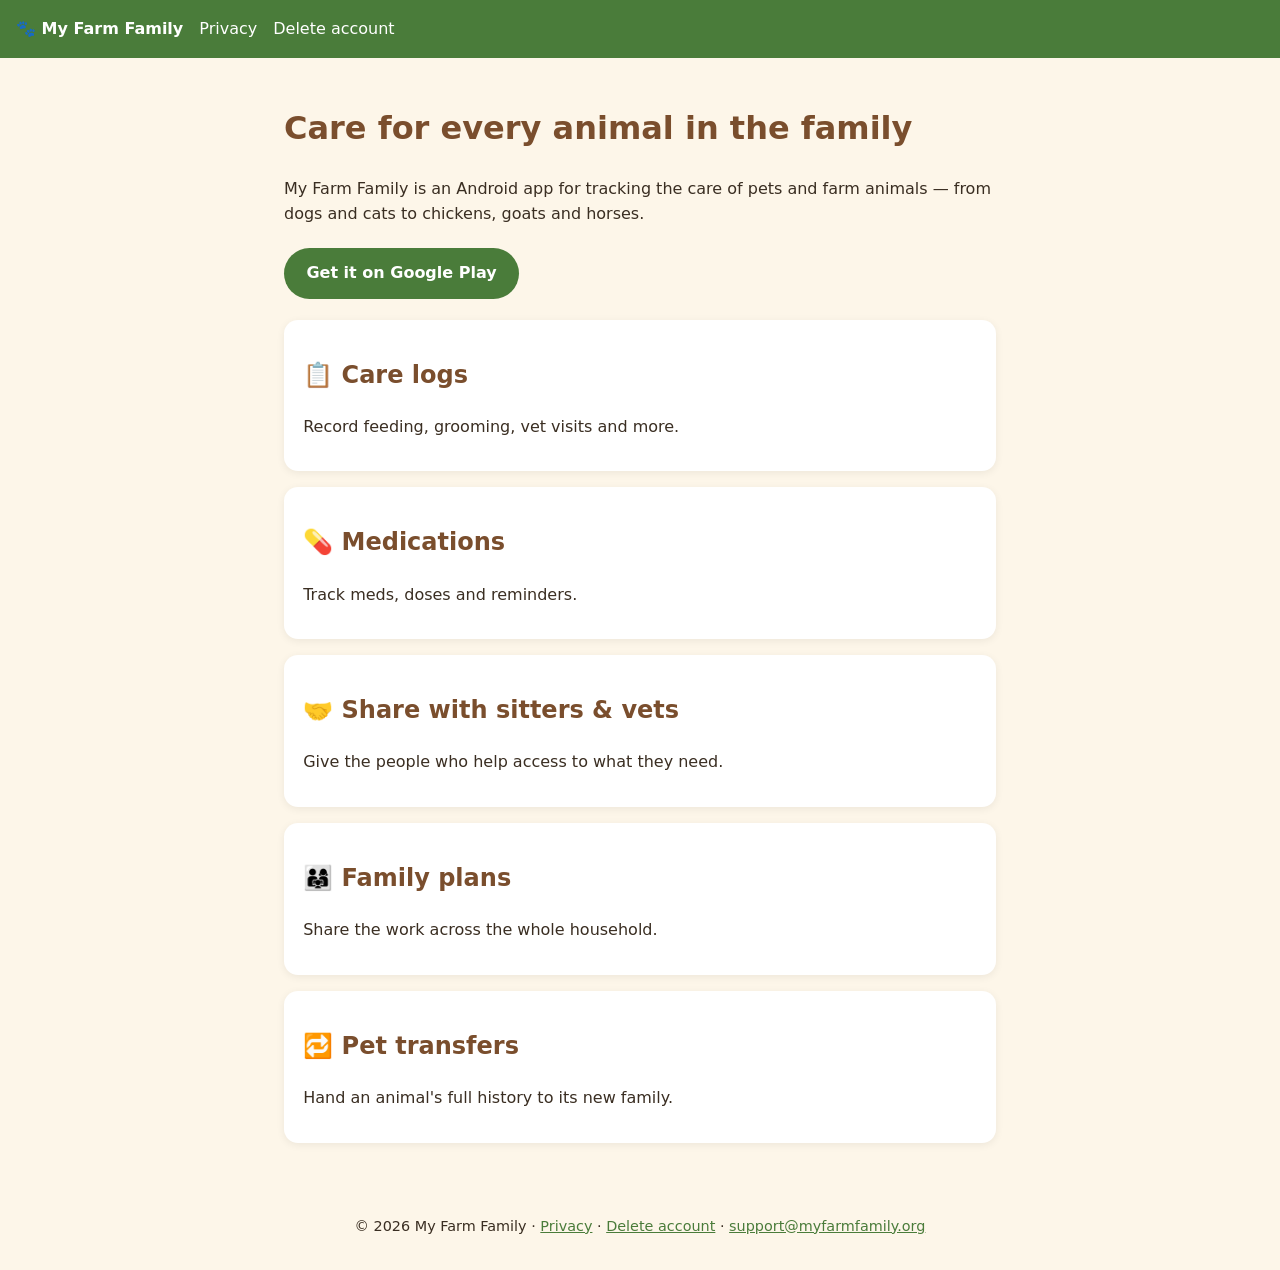
==== index.html @ e32855cc "Initial myfarmfamily.org site" ====
<!doctype html><html lang="en"><head><meta charset="utf-8"><meta name="viewport" content="width=device-width,initial-scale=1"><link rel="stylesheet" href="/style.css"><title>My Farm Family – pet & farm animal care</title><meta name="description" content="Track care, meds and logs for pets and farm animals; share with sitters and vets."></head><body><header><a href="/">🐾 My Farm Family</a><nav style="display:inline"><a href="/privacy/">Privacy</a><a href="/delete-account/">Delete account</a></nav></header><main>
<h1>Care for every animal in the family</h1><p>My Farm Family is an Android app for tracking the care of pets and farm animals — from dogs and cats to chickens, goats and horses.</p>
<p><a class="btn" href="https://play.google.com/store/apps/details?id=family.myfarm.app">Get it on Google Play</a></p>
<div class="card"><h2>📋 Care logs</h2><p>Record feeding, grooming, vet visits and more.</p></div>
<div class="card"><h2>💊 Medications</h2><p>Track meds, doses and reminders.</p></div>
<div class="card"><h2>🤝 Share with sitters & vets</h2><p>Give the people who help access to what they need.</p></div>
<div class="card"><h2>👨‍👩‍👧 Family plans</h2><p>Share the work across the whole household.</p></div>
<div class="card"><h2>🔁 Pet transfers</h2><p>Hand an animal's full history to its new family.</p></div>
</main><footer>© 2026 My Farm Family · <a href="/privacy/">Privacy</a> · <a href="/delete-account/">Delete account</a> · <a href="mailto:support@myfarmfamily.org">support@myfarmfamily.org</a></footer></body></html>
---- style.css ----
:root{--g:#4a7c3a;--b:#7a4e2d;--c:#fdf6e9;--t:#3a2e22}
*{box-sizing:border-box}body{margin:0;font-family:system-ui,-apple-system,Segoe UI,Roboto,sans-serif;background:var(--c);color:var(--t);line-height:1.6}
header{background:var(--g);color:#fff;padding:1rem}header a{color:#fff;text-decoration:none;font-weight:700}nav a{margin-left:1rem;font-weight:400}
main{max-width:760px;margin:auto;padding:1.5rem}h1,h2{color:var(--b)}a{color:var(--g)}
.btn{display:inline-block;background:var(--g);color:#fff!important;padding:.8rem 1.4rem;border-radius:999px;text-decoration:none;font-weight:700;margin:.3rem 0}
.btn.alt{background:var(--b)}.card{background:#fff;border-radius:14px;padding:1rem 1.2rem;margin:1rem 0;box-shadow:0 2px 8px #0001}
footer{text-align:center;padding:2rem;font-size:.9rem}ul{padding-left:1.2rem}
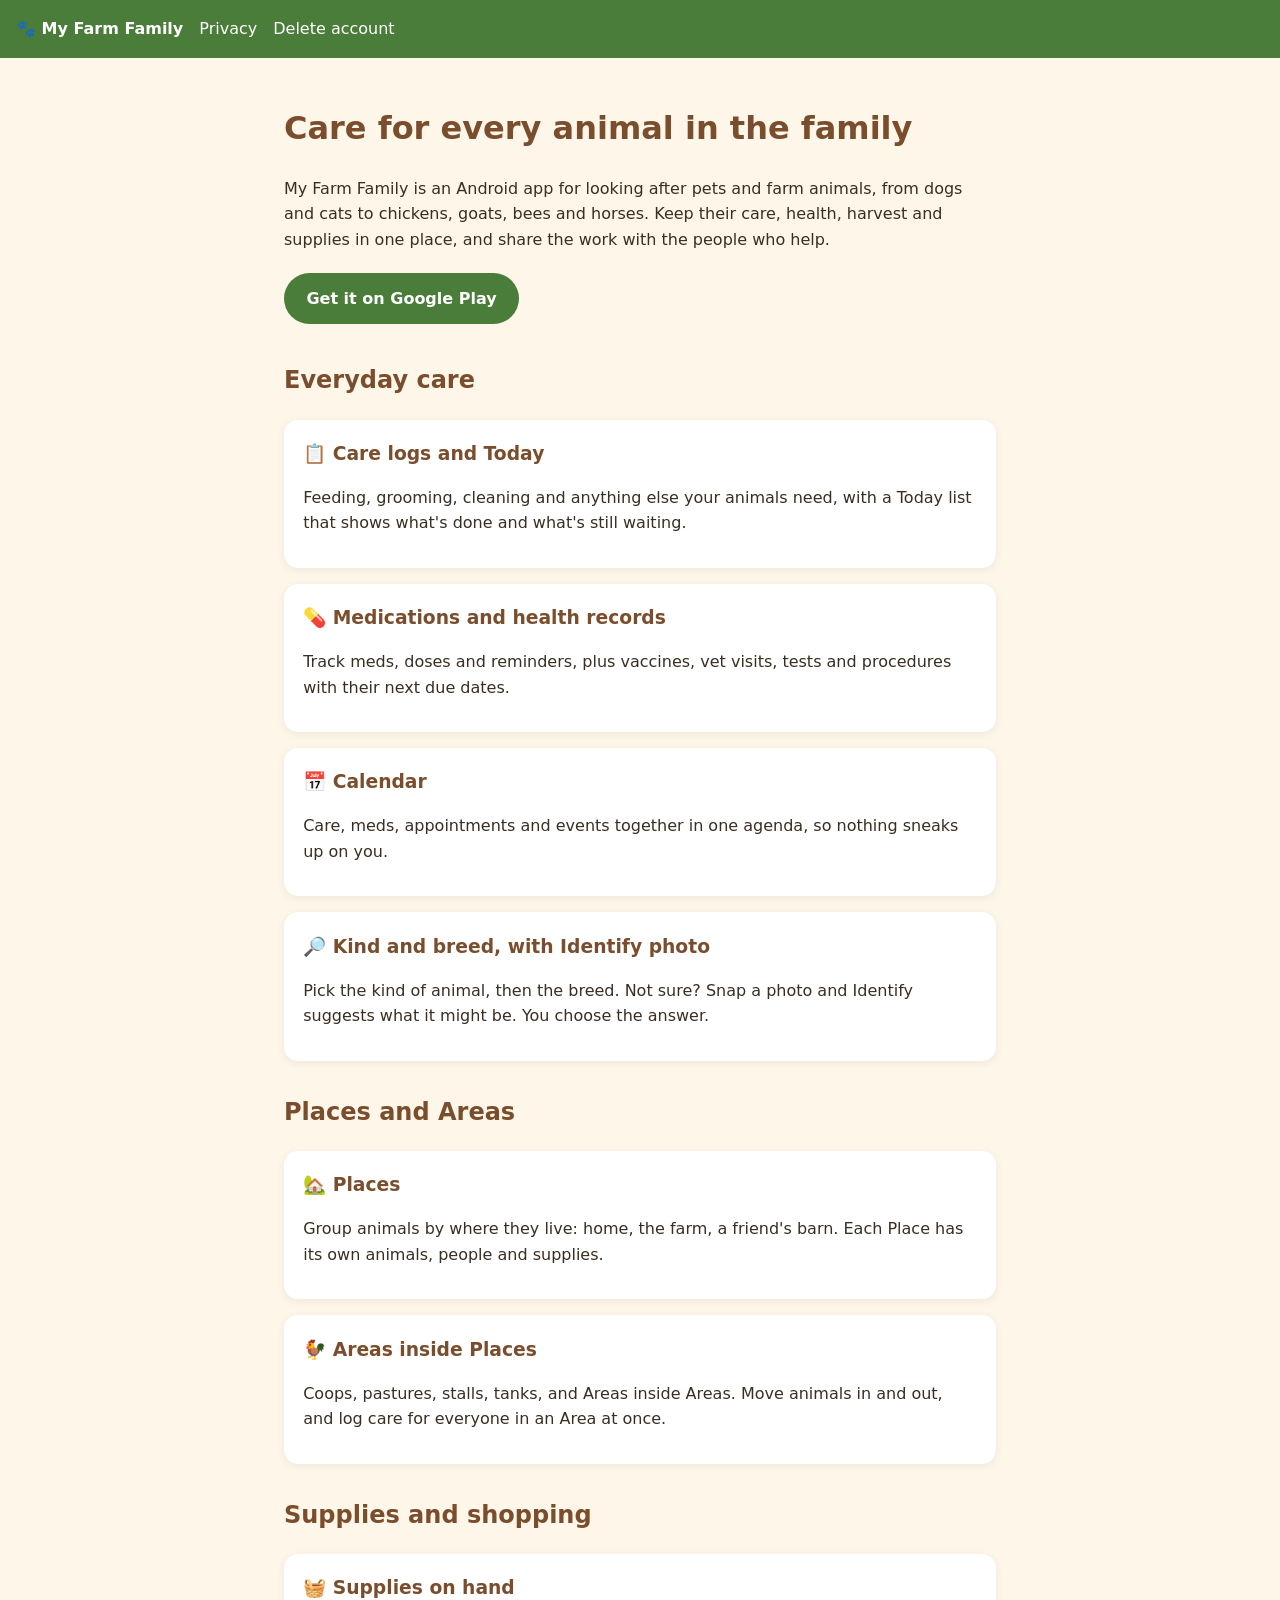
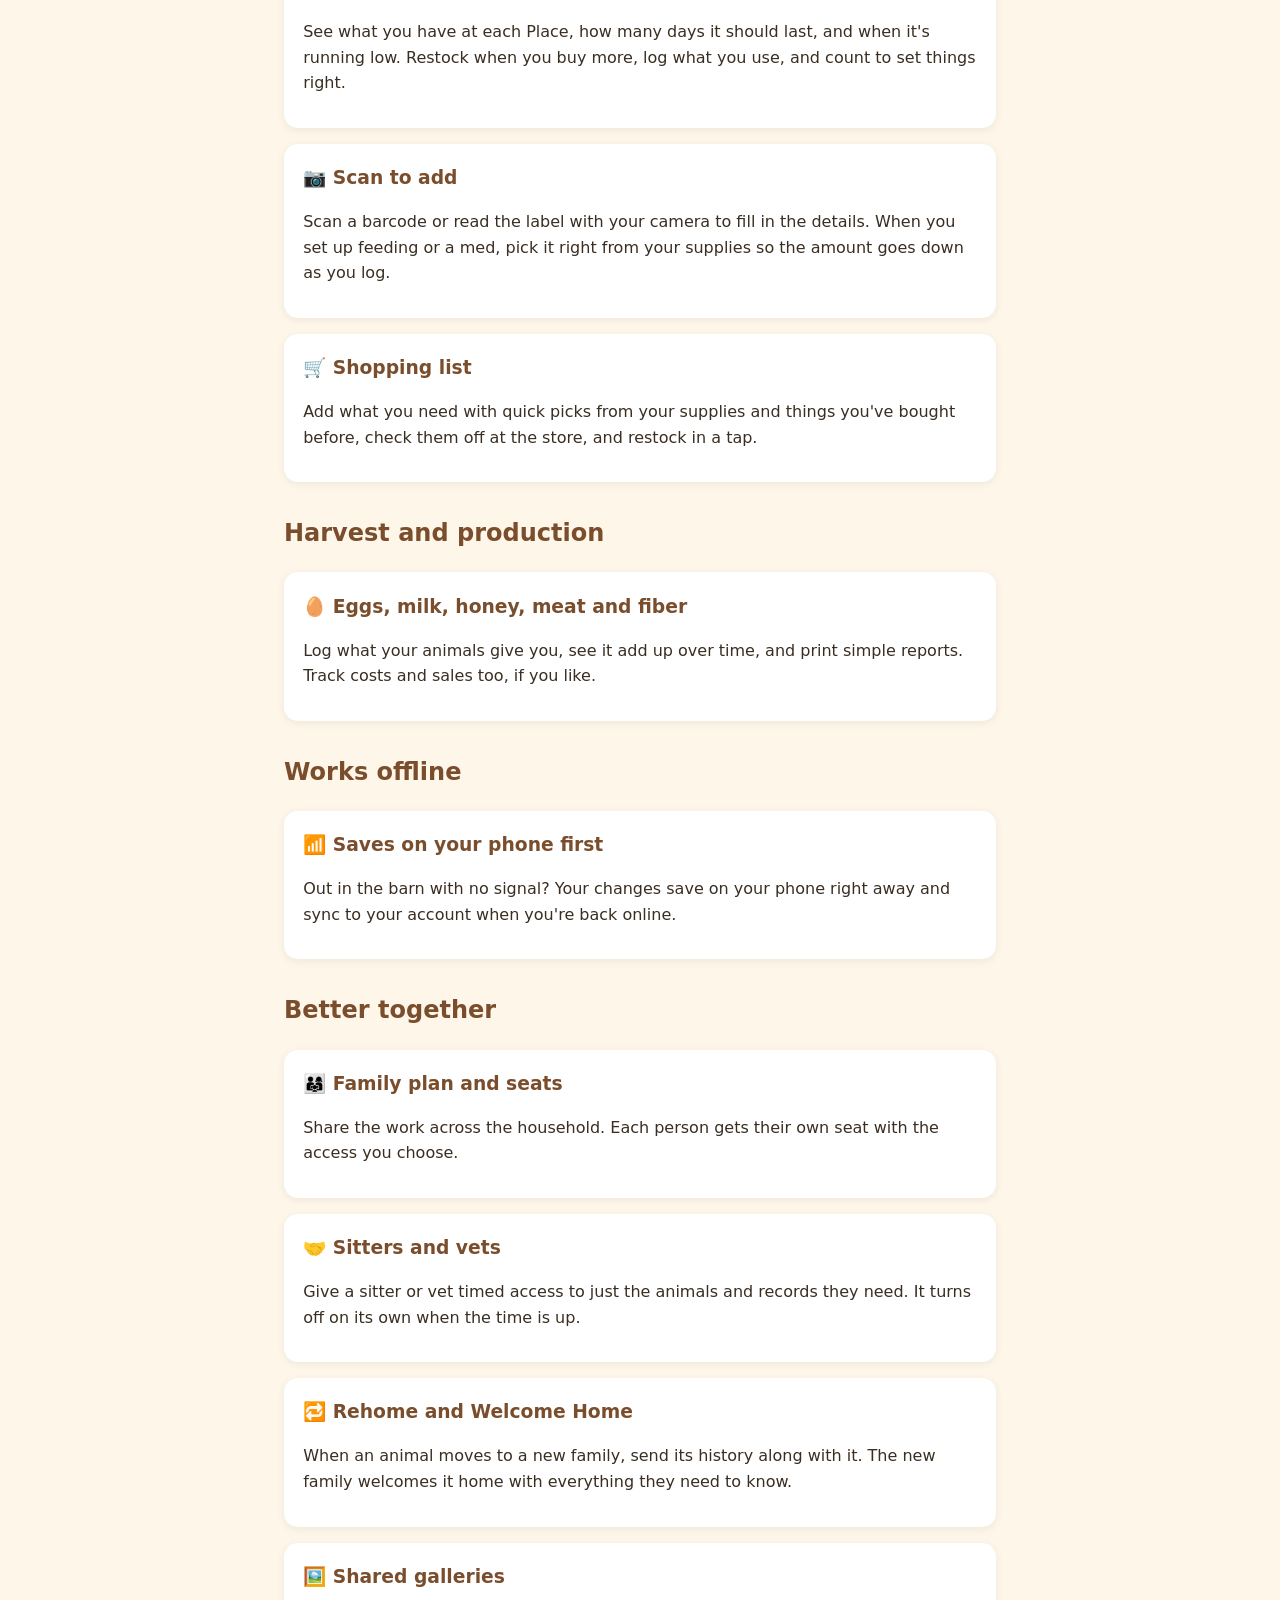
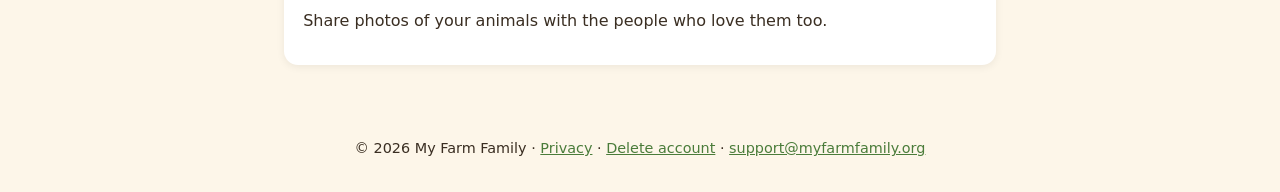
==== commit 7c2bdfea: "Site: features for Places and Areas, Supplies and shopping list, harvest, offline saving, Calendar, " ====
--- a/index.html
+++ b/index.html
@@ -1,9 +1,31 @@
-<!doctype html><html lang="en"><head><meta charset="utf-8"><meta name="viewport" content="width=device-width,initial-scale=1"><link rel="stylesheet" href="/style.css"><title>My Farm Family – pet & farm animal care</title><meta name="description" content="Track care, meds and logs for pets and farm animals; share with sitters and vets."></head><body><header><a href="/">🐾 My Farm Family</a><nav style="display:inline"><a href="/privacy/">Privacy</a><a href="/delete-account/">Delete account</a></nav></header><main>
-<h1>Care for every animal in the family</h1><p>My Farm Family is an Android app for tracking the care of pets and farm animals — from dogs and cats to chickens, goats and horses.</p>
+<!doctype html><html lang="en"><head><meta charset="utf-8"><meta name="viewport" content="width=device-width,initial-scale=1"><link rel="stylesheet" href="/style.css"><title>My Farm Family – pet & farm animal care</title><meta name="description" content="Care, meds, harvest and supplies for pets and farm animals. Works offline, syncs when you're back, and shares with family, sitters and vets."></head><body><header><a href="/">🐾 My Farm Family</a><nav style="display:inline"><a href="/privacy/">Privacy</a><a href="/delete-account/">Delete account</a></nav></header><main>
+<h1>Care for every animal in the family</h1><p>My Farm Family is an Android app for looking after pets and farm animals, from dogs and cats to chickens, goats, bees and horses. Keep their care, health, harvest and supplies in one place, and share the work with the people who help.</p>
 <p><a class="btn" href="https://play.google.com/store/apps/details?id=family.myfarm.app">Get it on Google Play</a></p>
-<div class="card"><h2>📋 Care logs</h2><p>Record feeding, grooming, vet visits and more.</p></div>
-<div class="card"><h2>💊 Medications</h2><p>Track meds, doses and reminders.</p></div>
-<div class="card"><h2>🤝 Share with sitters & vets</h2><p>Give the people who help access to what they need.</p></div>
-<div class="card"><h2>👨‍👩‍👧 Family plans</h2><p>Share the work across the whole household.</p></div>
-<div class="card"><h2>🔁 Pet transfers</h2><p>Hand an animal's full history to its new family.</p></div>
+
+<h2>Everyday care</h2>
+<div class="card"><h3>📋 Care logs and Today</h3><p>Feeding, grooming, cleaning and anything else your animals need, with a Today list that shows what's done and what's still waiting.</p></div>
+<div class="card"><h3>💊 Medications and health records</h3><p>Track meds, doses and reminders, plus vaccines, vet visits, tests and procedures with their next due dates.</p></div>
+<div class="card"><h3>📅 Calendar</h3><p>Care, meds, appointments and events together in one agenda, so nothing sneaks up on you.</p></div>
+<div class="card"><h3>🔎 Kind and breed, with Identify photo</h3><p>Pick the kind of animal, then the breed. Not sure? Snap a photo and Identify suggests what it might be. You choose the answer.</p></div>
+
+<h2>Places and Areas</h2>
+<div class="card"><h3>🏡 Places</h3><p>Group animals by where they live: home, the farm, a friend's barn. Each Place has its own animals, people and supplies.</p></div>
+<div class="card"><h3>🐓 Areas inside Places</h3><p>Coops, pastures, stalls, tanks, and Areas inside Areas. Move animals in and out, and log care for everyone in an Area at once.</p></div>
+
+<h2>Supplies and shopping</h2>
+<div class="card"><h3>🧺 Supplies on hand</h3><p>See what you have at each Place, how many days it should last, and when it's running low. Restock when you buy more, log what you use, and count to set things right.</p></div>
+<div class="card"><h3>📷 Scan to add</h3><p>Scan a barcode or read the label with your camera to fill in the details. When you set up feeding or a med, pick it right from your supplies so the amount goes down as you log.</p></div>
+<div class="card"><h3>🛒 Shopping list</h3><p>Add what you need with quick picks from your supplies and things you've bought before, check them off at the store, and restock in a tap.</p></div>
+
+<h2>Harvest and production</h2>
+<div class="card"><h3>🥚 Eggs, milk, honey, meat and fiber</h3><p>Log what your animals give you, see it add up over time, and print simple reports. Track costs and sales too, if you like.</p></div>
+
+<h2>Works offline</h2>
+<div class="card"><h3>📶 Saves on your phone first</h3><p>Out in the barn with no signal? Your changes save on your phone right away and sync to your account when you're back online.</p></div>
+
+<h2>Better together</h2>
+<div class="card"><h3>👨‍👩‍👧 Family plan and seats</h3><p>Share the work across the household. Each person gets their own seat with the access you choose.</p></div>
+<div class="card"><h3>🤝 Sitters and vets</h3><p>Give a sitter or vet timed access to just the animals and records they need. It turns off on its own when the time is up.</p></div>
+<div class="card"><h3>🔁 Rehome and Welcome Home</h3><p>When an animal moves to a new family, send its history along with it. The new family welcomes it home with everything they need to know.</p></div>
+<div class="card"><h3>🖼️ Shared galleries</h3><p>Share photos of your animals with the people who love them too.</p></div>
 </main><footer>© 2026 My Farm Family · <a href="/privacy/">Privacy</a> · <a href="/delete-account/">Delete account</a> · <a href="mailto:support@myfarmfamily.org">support@myfarmfamily.org</a></footer></body></html>
--- a/style.css
+++ b/style.css
@@ -1,7 +1,7 @@
 :root{--g:#4a7c3a;--b:#7a4e2d;--c:#fdf6e9;--t:#3a2e22}
 *{box-sizing:border-box}body{margin:0;font-family:system-ui,-apple-system,Segoe UI,Roboto,sans-serif;background:var(--c);color:var(--t);line-height:1.6}
 header{background:var(--g);color:#fff;padding:1rem}header a{color:#fff;text-decoration:none;font-weight:700}nav a{margin-left:1rem;font-weight:400}
-main{max-width:760px;margin:auto;padding:1.5rem}h1,h2{color:var(--b)}a{color:var(--g)}
+main{max-width:760px;margin:auto;padding:1.5rem}h1,h2,h3{color:var(--b)}h3{margin:.2rem 0 .3rem}h2{margin-top:2rem}a{color:var(--g)}
 .btn{display:inline-block;background:var(--g);color:#fff!important;padding:.8rem 1.4rem;border-radius:999px;text-decoration:none;font-weight:700;margin:.3rem 0}
 .btn.alt{background:var(--b)}.card{background:#fff;border-radius:14px;padding:1rem 1.2rem;margin:1rem 0;box-shadow:0 2px 8px #0001}
 footer{text-align:center;padding:2rem;font-size:.9rem}ul{padding-left:1.2rem}
